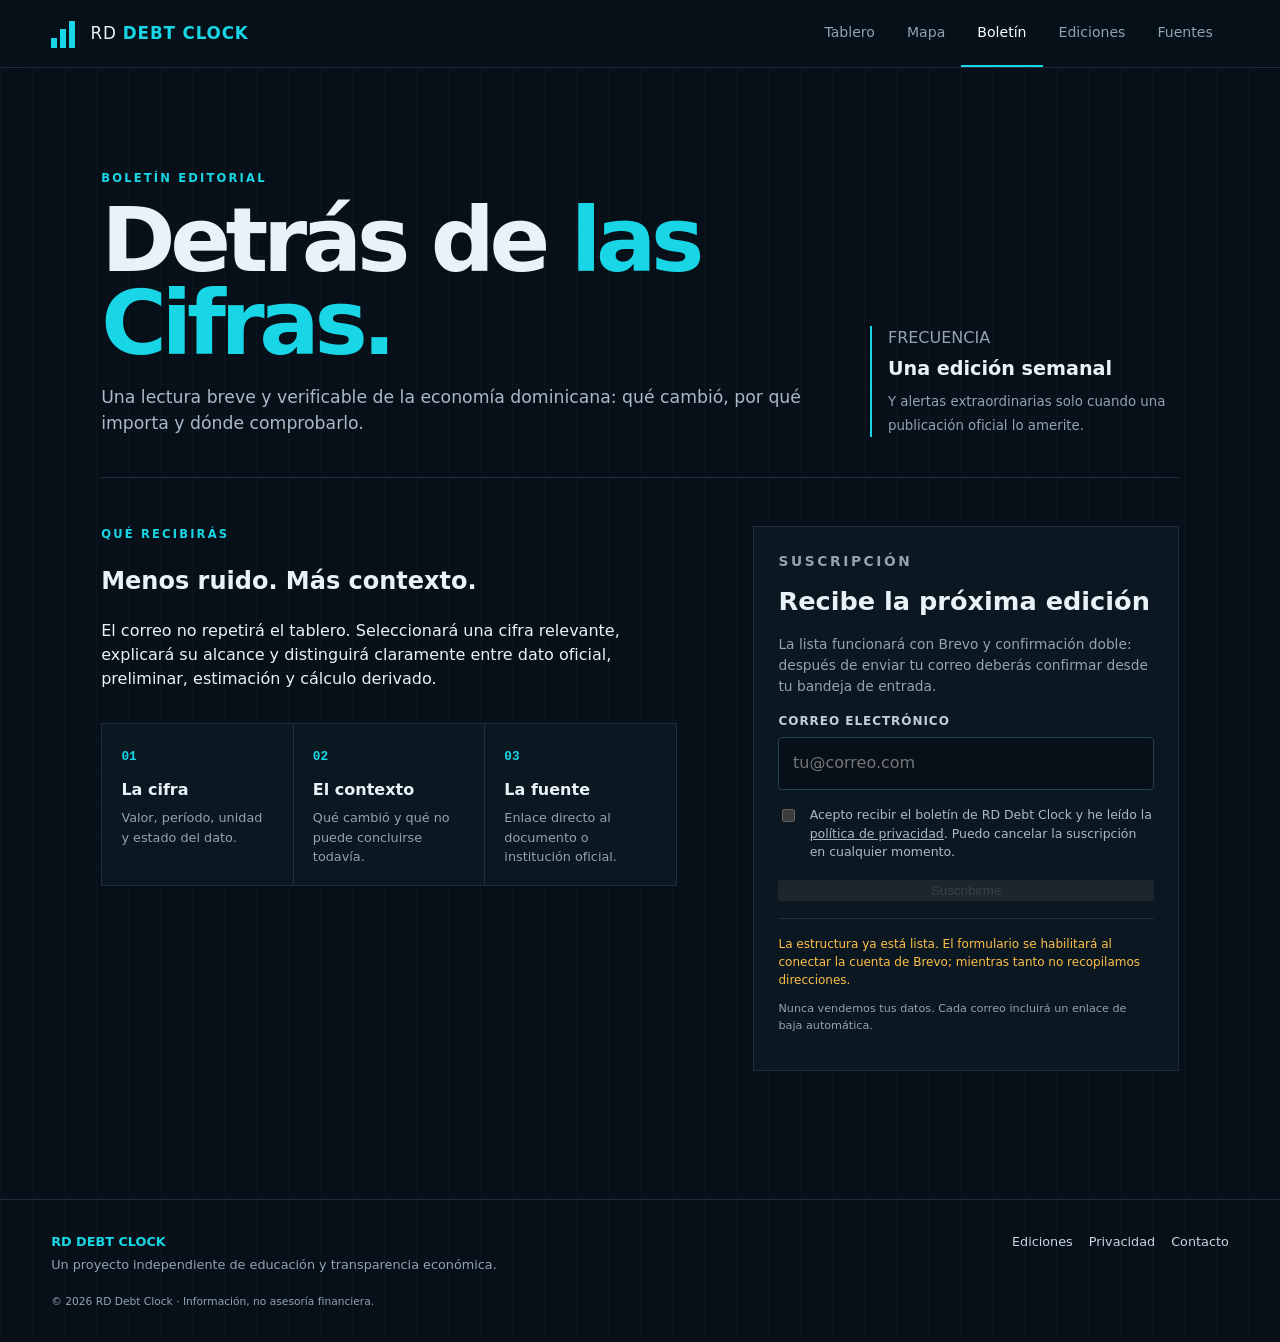
==== boletin.html @ 75764f21 "Crea sección editorial: boletin.html" ====
<!doctype html><html lang="es"><head><meta charset="utf-8"><meta name="viewport" content="width=device-width,initial-scale=1"><meta name="description" content="Suscríbete a Detrás de las Cifras, el boletín de RD Debt Clock sobre deuda pública y economía dominicana, con fuentes verificables."><link rel="canonical" href="https://rddebtclock.com/boletin.html"><meta property="og:type" content="website"><meta property="og:locale" content="es_DO"><meta property="og:site_name" content="RD Debt Clock"><meta property="og:title" content="Detrás de las Cifras — Boletín de RD Debt Clock"><meta property="og:description" content="Una explicación breve de la cifra económica que importa y el enlace para comprobarla."><meta property="og:url" content="https://rddebtclock.com/boletin.html"><meta property="og:image" content="https://rddebtclock.com/og-card.png"><title>Detrás de las Cifras — Boletín de RD Debt Clock</title><link rel="stylesheet" href="style.css?v=20261105b"><link rel="stylesheet" href="editorial.css?v=20261116"><script src="newsletter.js?v=20261116" defer></script></head><body><a class="skip-link" href="#contenido">Saltar al contenido</a><header class="topbar"><a class="brand" href="/" aria-label="RD Debt Clock, inicio"><span class="brand-mark" aria-hidden="true"><i></i><i></i><i></i></span><span>RD <strong>DEBT CLOCK</strong></span></a><nav aria-label="Navegación principal"><a href="/">Tablero</a><a href="mapa.html">Mapa</a><a class="active" href="boletin.html">Boletín</a><a href="ediciones.html">Ediciones</a><a href="fuentes.html">Fuentes</a></nav></header><main id="contenido" class="editorial-main"><section class="editorial-hero"><div><p class="eyebrow">BOLETÍN EDITORIAL</p><h1>Detrás de <em>las Cifras.</em></h1><p class="intro">Una lectura breve y verificable de la economía dominicana: qué cambió, por qué importa y dónde comprobarlo.</p></div><div class="edition-note"><span>FRECUENCIA</span><strong>Una edición semanal</strong><small>Y alertas extraordinarias solo cuando una publicación oficial lo amerite.</small></div></section><section class="newsletter-layout"><div><p class="eyebrow">QUÉ RECIBIRÁS</p><h2>Menos ruido. Más contexto.</h2><p>El correo no repetirá el tablero. Seleccionará una cifra relevante, explicará su alcance y distinguirá claramente entre dato oficial, preliminar, estimación y cálculo derivado.</p><div class="promise-grid"><article><span>01</span><h2>La cifra</h2><p>Valor, período, unidad y estado del dato.</p></article><article><span>02</span><h2>El contexto</h2><p>Qué cambió y qué no puede concluirse todavía.</p></article><article><span>03</span><h2>La fuente</h2><p>Enlace directo al documento o institución oficial.</p></article></div></div><aside class="signup-card" aria-labelledby="signup-title"><p class="eyebrow">SUSCRIPCIÓN</p><h2 id="signup-title">Recibe la próxima edición</h2><p>La lista funcionará con Brevo y confirmación doble: después de enviar tu correo deberás confirmar desde tu bandeja de entrada.</p><form id="newsletter-form"><div class="field"><label for="newsletter-email">CORREO ELECTRÓNICO</label><input id="newsletter-email" name="email" type="email" autocomplete="email" placeholder="tu@correo.com" required disabled></div><label class="consent"><input id="newsletter-consent" type="checkbox" required disabled><span>Acepto recibir el boletín de RD Debt Clock y he leído la <a href="privacidad.html">política de privacidad</a>. Puedo cancelar la suscripción en cualquier momento.</span></label><button id="newsletter-submit" class="button primary" type="submit" disabled>Suscribirme</button><p class="form-status" role="status">La estructura ya está lista. El formulario se habilitará al conectar la cuenta de Brevo; mientras tanto no recopilamos direcciones.</p></form><p class="fine-print">Nunca vendemos tus datos. Cada correo incluirá un enlace de baja automática.</p></aside></section></main><footer><div><strong>RD DEBT CLOCK</strong><p>Un proyecto independiente de educación y transparencia económica.</p></div><div><a href="ediciones.html">Ediciones</a><a href="privacidad.html">Privacidad</a><a href="mailto:rddebtclock@gmail.com">Contacto</a></div><small>© 2026 RD Debt Clock · Información, no asesoría financiera.</small></footer></body></html>
---- style.css ----
:root{--ink:#e9f2f7;--muted:#91a4af;--bg:#071019;--panel:#0b1822;--line:#1c303d;--cyan:#18d6e5;--red:#ff5b62;--amber:#ffbf47;--green:#42d392;font-family:Inter,ui-sans-serif,system-ui,-apple-system,"Segoe UI",sans-serif;color-scheme:dark}*{box-sizing:border-box}html{scroll-behavior:smooth}body{margin:0;background:var(--bg);color:var(--ink);font-size:16px;line-height:1.5;background-image:linear-gradient(rgba(255,255,255,.018) 1px,transparent 1px),linear-gradient(90deg,rgba(255,255,255,.018) 1px,transparent 1px);background-size:32px 32px}.skip-link{position:fixed;left:1rem;top:-4rem;background:#fff;color:#000;padding:.7rem 1rem;z-index:100}.skip-link:focus{top:1rem}a{color:inherit}.topbar{min-height:68px;padding:0 clamp(1rem,4vw,3.5rem);display:flex;align-items:center;border-bottom:1px solid var(--line);background:rgba(7,16,25,.94);backdrop-filter:blur(12px);position:sticky;top:0;z-index:20}.brand{display:flex;align-items:center;gap:.7rem;text-decoration:none;font-size:1.05rem;letter-spacing:.05em}.brand strong{color:var(--cyan)}.brand-mark{width:28px;height:28px;display:flex;align-items:end;gap:3px}.brand-mark i{display:block;width:6px;background:var(--cyan)}.brand-mark i:nth-child(1){height:10px}.brand-mark i:nth-child(2){height:19px}.brand-mark i:nth-child(3){height:27px}.topbar nav{margin-left:auto;display:flex;align-self:stretch}.topbar nav a{display:grid;place-items:center;padding:0 1rem;text-decoration:none;color:var(--muted);border-bottom:2px solid transparent;font-size:.88rem}.topbar nav a:hover,.topbar nav a.active{color:#fff;border-color:var(--cyan)}.live-badge{margin-left:1.2rem;border:1px solid var(--line);padding:.38rem .7rem;border-radius:999px;color:#bed0da;font-size:.75rem}.live-badge span,.pulse{display:inline-block;width:7px;height:7px;background:var(--green);border-radius:50%;margin-right:.4rem;box-shadow:0 0 10px var(--green)}main{max-width:1500px;margin:auto;padding:0 clamp(1rem,4vw,3.5rem)}.masthead{display:grid;grid-template-columns:minmax(0,1fr) auto;gap:3rem;align-items:end;padding:clamp(2rem,6vw,5rem) 0 2rem;border-bottom:1px solid var(--line)}.eyebrow{margin:0 0 .7rem;color:var(--cyan);font-weight:800;font-size:.72rem;letter-spacing:.19em}.masthead h1{font-size:clamp(2rem,5vw,4.9rem);line-height:.98;letter-spacing:-.055em;margin:0;max-width:900px}.masthead h1 em{color:var(--muted);font-style:normal;font-weight:400}.intro{color:#a9bac4;max-width:700px;margin:1.2rem 0 0}.asof{border-left:2px solid var(--cyan);padding-left:1rem;min-width:220px}.asof span,.asof small{display:block;color:var(--muted);font-size:.7rem;letter-spacing:.08em}.asof strong{display:block;font-size:1.2rem;margin:.25rem 0}.hero-grid{display:grid;grid-template-columns:2fr 1fr 1fr;border:1px solid var(--line);margin:1.5rem 0;background:var(--panel)}.hero-grid article{padding:1.4rem;min-width:0}.hero-grid article+article{border-left:1px solid var(--line)}.metric-head,.ticker-row{display:flex;justify-content:space-between;gap:1rem}.metric-head{color:#b8cad4;font-size:.78rem;font-weight:800;letter-spacing:.1em}.tag{font-size:.62rem;padding:.2rem .4rem;border-radius:3px}.tag.estimate{background:rgba(255,191,71,.14);color:var(--amber);border:1px solid rgba(255,191,71,.35)}.tag.official{background:rgba(66,211,146,.11);color:var(--green);border:1px solid rgba(66,211,146,.28)}.tag.derived{background:rgba(57,135,255,.13);color:#78adff;border:1px solid rgba(57,135,255,.3)}.hero-number{font-variant-numeric:tabular-nums;font-family:"Arial Narrow",Impact,sans-serif;color:var(--red);font-size:clamp(2rem,5vw,5rem);line-height:1;letter-spacing:-.025em;margin:.65rem 0 1rem;white-space:nowrap}.ticker-row{border-top:1px solid var(--line);padding-top:.8rem;color:var(--muted);font-size:.75rem}.ticker-row b{color:var(--ink);font-size:.95rem;margin-right:.3rem}.debt-hero>p,.ratio-card p,.per-person p{font-size:.72rem;color:var(--muted);margin:.8rem 0 0}.ratio-card{display:flex;align-items:center;gap:1rem}.donut{--value:50;width:96px;aspect-ratio:1;border-radius:50%;display:grid;place-items:center;background:conic-gradient(var(--cyan) calc(var(--value)*1%),#172934 0);position:relative;flex:none}.donut:before{content:"";position:absolute;inset:10px;border-radius:50%;background:var(--panel)}.donut span{position:relative;font:700 1.3rem monospace}.donut small{font-size:.7rem}.label{display:block;color:var(--muted);font-size:.69rem;letter-spacing:.12em;font-weight:800}.ratio-card strong,.per-person strong{font-size:2rem}.per-person{display:flex;flex-direction:column;justify-content:center}.peso-value{color:var(--cyan);font:700 1.05rem monospace}.section-bar{margin-top:2.5rem;display:flex;justify-content:space-between;align-items:end;border-bottom:1px solid var(--line);padding-bottom:.75rem}.section-bar small{color:var(--muted);margin-left:.7rem}.filters{display:flex;flex-wrap:wrap;gap:.35rem}.filters button{border:1px solid var(--line);background:transparent;color:var(--muted);padding:.4rem .65rem;border-radius:4px;cursor:pointer;font:inherit;font-size:.76rem}.filters button:hover,.filters button.selected{background:var(--cyan);color:#041016;border-color:var(--cyan)}.metrics-grid{display:grid;grid-template-columns:repeat(4,minmax(0,1fr));border-left:1px solid var(--line);margin:0 0 4rem}.metric-card{min-height:190px;padding:1.15rem;border-right:1px solid var(--line);border-bottom:1px solid var(--line);background:rgba(11,24,34,.7);display:flex;flex-direction:column}.metric-card:hover{background:#0e202c}.metric-card .top{display:flex;justify-content:space-between;gap:.5rem}.metric-card h3{font-size:.74rem;letter-spacing:.09em;margin:0;color:#bfd0da}.metric-value{font-family:"Arial Narrow",Impact,sans-serif;font-variant-numeric:tabular-nums;font-size:clamp(1.7rem,3vw,2.7rem);line-height:1;margin:.9rem 0 .5rem;color:var(--cyan);white-space:nowrap}.metric-card[data-tone="red"] .metric-value{color:var(--red)}.metric-card[data-tone="amber"] .metric-value{color:var(--amber)}.metric-card[data-tone="green"] .metric-value{color:var(--green)}.metric-card p{font-size:.76rem;color:var(--muted);margin:auto 0 .8rem}.metric-meta{display:flex;justify-content:space-between;gap:.5rem;color:#78909d;font-size:.66rem;border-top:1px solid var(--line);padding-top:.6rem}.metric-meta a{color:#9cb3bf;text-decoration:none}.metric-meta a:hover{text-decoration:underline}.methodology{display:grid;grid-template-columns:1fr 1.1fr;gap:clamp(2rem,6vw,6rem);padding:4rem 0;border-top:1px solid var(--line)}.methodology h2{font-size:clamp(2rem,4vw,3.5rem);margin:.2rem 0}.methodology>div>p:last-child{color:var(--muted)}.methodology ol{list-style:none;margin:0;padding:0}.methodology li{display:flex;gap:1rem;padding:1rem 0;border-bottom:1px solid var(--line)}.methodology li>span{color:var(--cyan);font:700 1rem monospace}.methodology li p{color:var(--muted);margin:.3rem 0;font-size:.85rem}.load-error{grid-column:1/-1;padding:2rem;color:var(--red)}footer{max-width:1500px;margin:auto;padding:2rem clamp(1rem,4vw,3.5rem);border-top:1px solid var(--line);display:grid;grid-template-columns:1fr auto;gap:1rem;color:var(--muted);font-size:.8rem}footer strong{color:var(--cyan)}footer p{margin:.25rem 0}footer a{margin-left:1rem;text-decoration:none;color:#c6d6df}footer small{grid-column:1/-1}
@media(max-width:1050px){.hero-grid{grid-template-columns:1fr 1fr}.debt-hero{grid-column:1/-1}.hero-grid .ratio-card{border-left:0;border-top:1px solid var(--line)}.hero-grid .per-person{border-top:1px solid var(--line)}.metrics-grid{grid-template-columns:repeat(3,1fr)}}@media(max-width:760px){.topbar{height:auto;flex-wrap:wrap;padding:.7rem 1rem}.topbar nav{order:3;width:100%;overflow:auto}.topbar nav a{padding:.7rem}.live-badge{margin-left:auto}.masthead{grid-template-columns:1fr;gap:1.5rem}.hero-grid{grid-template-columns:1fr}.debt-hero{grid-column:auto}.hero-grid article+article,.hero-grid .ratio-card,.hero-grid .per-person{border-left:0;border-top:1px solid var(--line)}.hero-number{font-size:clamp(1.65rem,8vw,3rem)}.section-bar{align-items:start;flex-direction:column;gap:.8rem}.metrics-grid{grid-template-columns:repeat(2,1fr)}.methodology{grid-template-columns:1fr}footer{grid-template-columns:1fr}footer a{margin:0 1rem 0 0}}@media(max-width:480px){.live-badge{display:none}.metrics-grid{grid-template-columns:1fr}.metric-card{min-height:165px}.ticker-row{flex-direction:column;gap:.25rem}.ratio-card{align-items:flex-start}.hero-grid article{padding:1rem}}@media(prefers-reduced-motion:reduce){html{scroll-behavior:auto}}

.metric-card{min-width:0}
@media (min-width:1051px) and (max-width:1500px){.metrics-grid{grid-template-columns:repeat(3,minmax(0,1fr))}}
---- editorial.css ----
:root{--editorial-max:1180px}.editorial-main{max-width:var(--editorial-max);padding-bottom:5rem}.editorial-hero{padding:clamp(3rem,8vw,7rem) 0 2.5rem;border-bottom:1px solid var(--line);display:grid;grid-template-columns:minmax(0,1.4fr) minmax(280px,.6fr);gap:3rem;align-items:end}.editorial-hero h1{font-size:clamp(2.7rem,7vw,6.3rem);line-height:.93;letter-spacing:-.06em;margin:.35rem 0 1.2rem}.editorial-hero h1 em{color:var(--cyan);font-style:normal}.editorial-hero .intro{font-size:1.08rem}.edition-note{border-left:2px solid var(--cyan);padding-left:1rem;color:var(--muted)}.edition-note strong{display:block;color:var(--ink);font-size:1.2rem;margin:.3rem 0}.newsletter-layout{display:grid;grid-template-columns:minmax(0,1.15fr) minmax(300px,.85fr);gap:clamp(2rem,6vw,5rem);padding:3rem 0}.promise-grid{display:grid;grid-template-columns:repeat(3,1fr);gap:1px;background:var(--line);border:1px solid var(--line);margin-top:2rem}.promise-grid article{background:var(--panel);padding:1.2rem}.promise-grid span{color:var(--cyan);font:700 .8rem monospace}.promise-grid h2{font-size:1rem;margin:.7rem 0 .4rem}.promise-grid p{font-size:.8rem;color:var(--muted);margin:0}.signup-card{background:var(--panel);border:1px solid var(--line);padding:1.5rem;align-self:start}.signup-card h2{font-size:1.6rem;margin:.2rem 0 .5rem}.signup-card>p{color:var(--muted);font-size:.86rem}.field{display:grid;gap:.4rem;margin:1rem 0}.field label{font-size:.75rem;font-weight:800;letter-spacing:.08em;color:#bed0da}.field input{width:100%;background:#071019;color:var(--ink);border:1px solid #29404d;border-radius:4px;padding:.85rem;font:inherit}.consent{display:flex;align-items:flex-start;gap:.7rem;color:#a9bac4;font-size:.78rem;margin:1rem 0}.consent input{margin-top:.2rem;accent-color:var(--cyan)}.signup-card button{width:100%}.signup-card button:disabled{opacity:.45;cursor:not-allowed}.form-status{font-size:.75rem;color:var(--amber);border-top:1px solid var(--line);padding-top:1rem;margin-top:1rem}.fine-print{font-size:.7rem!important}.archive-head{padding:3rem 0 1.5rem;border-bottom:1px solid var(--line);display:flex;justify-content:space-between;gap:2rem;align-items:end}.archive-head h1{font-size:clamp(2.4rem,6vw,5rem);line-height:1;margin:.3rem 0}.archive-head p{max-width:600px;color:var(--muted)}.edition-list{display:grid;gap:1px;background:var(--line);border:1px solid var(--line);margin:2rem 0}.edition-card{background:var(--panel);padding:1.5rem;display:grid;grid-template-columns:150px 1fr auto;gap:1.5rem;align-items:center;text-decoration:none}.edition-card:hover{background:#10242f}.edition-card time{color:var(--cyan);font:700 .76rem monospace}.edition-card h2{font-size:1.2rem;margin:0 0 .35rem}.edition-card p{color:var(--muted);font-size:.82rem;margin:0}.edition-card>span{font-size:1.4rem;color:var(--cyan)}.article{max-width:820px;margin:auto;padding:clamp(3rem,8vw,7rem) 0}.article-header{border-bottom:1px solid var(--line);padding-bottom:2rem;margin-bottom:2.5rem}.article-header h1{font-size:clamp(2.6rem,7vw,5rem);line-height:1;letter-spacing:-.05em;margin:.5rem 0 1rem}.article-meta{color:var(--muted);font-size:.8rem}.article-body{font-size:1.04rem;line-height:1.8;color:#cedae0}.article-body h2{color:var(--ink);font-size:1.7rem;margin-top:2.4rem}.article-body blockquote{margin:2rem 0;border-left:3px solid var(--cyan);padding:1rem 1.3rem;background:var(--panel);color:var(--ink)}.article-cta{margin-top:3rem;padding:1.5rem;border:1px solid var(--line);background:var(--panel)}.button-link{display:inline-block;background:var(--cyan);color:#041016!important;text-decoration:none;padding:.75rem 1rem;border-radius:4px;font-weight:800}.privacy{max-width:820px;margin:auto;padding:4rem 0}.privacy h1{font-size:clamp(2.5rem,6vw,4.5rem);margin:.3rem 0}.privacy h2{margin-top:2rem}.privacy p,.privacy li{color:#b7c7cf}.privacy .updated{color:var(--cyan);font:700 .76rem monospace}@media(max-width:800px){.editorial-hero,.newsletter-layout{grid-template-columns:1fr}.promise-grid{grid-template-columns:1fr}.edition-card{grid-template-columns:1fr auto}.edition-card time{grid-column:1/-1}.archive-head{display:block}}@media(max-width:480px){.editorial-hero h1{font-size:2.8rem}.edition-card{padding:1.1rem}}
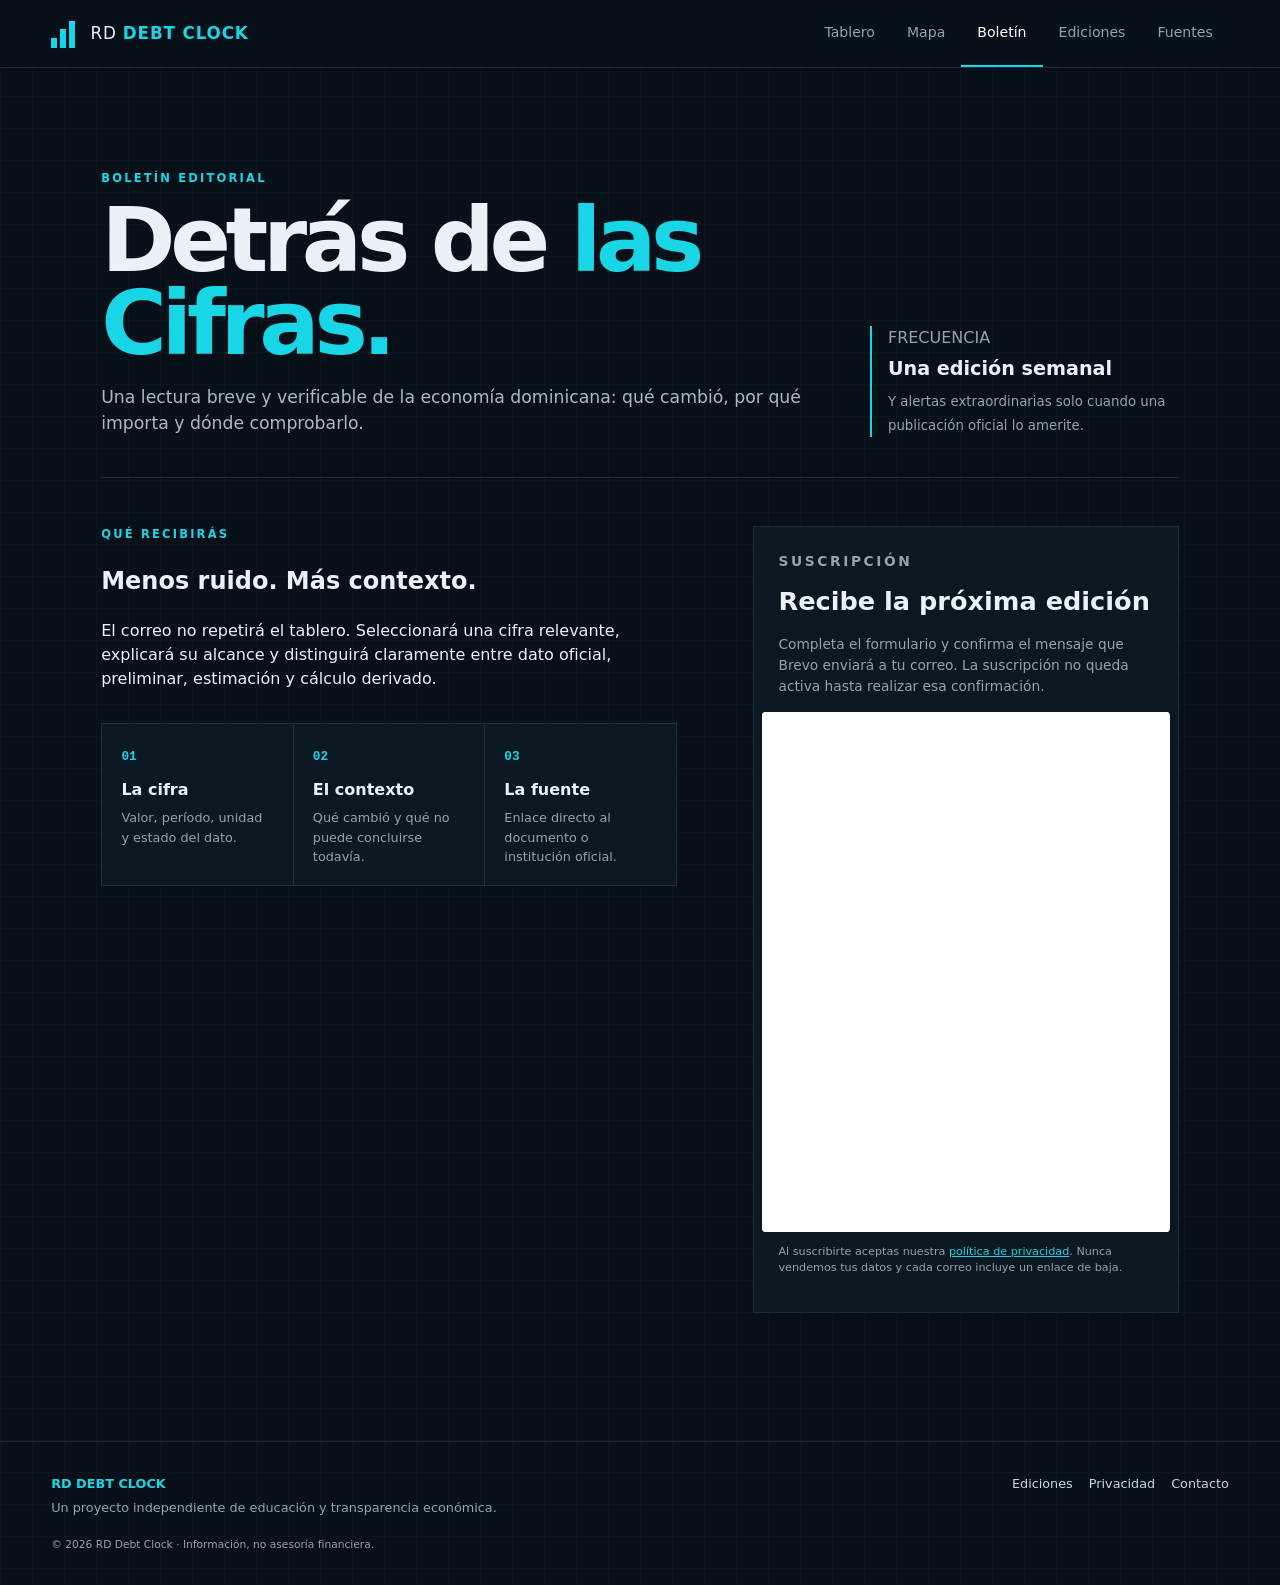
==== commit 6b260c07: "Activa formulario Brevo: boletin.html" ====
--- a/boletin.html
+++ b/boletin.html
@@ -1 +1,130 @@
-<!doctype html><html lang="es"><head><meta charset="utf-8"><meta name="viewport" content="width=device-width,initial-scale=1"><meta name="description" content="Suscríbete a Detrás de las Cifras, el boletín de RD Debt Clock sobre deuda pública y economía dominicana, con fuentes verificables."><link rel="canonical" href="https://rddebtclock.com/boletin.html"><meta property="og:type" content="website"><meta property="og:locale" content="es_DO"><meta property="og:site_name" content="RD Debt Clock"><meta property="og:title" content="Detrás de las Cifras — Boletín de RD Debt Clock"><meta property="og:description" content="Una explicación breve de la cifra económica que importa y el enlace para comprobarla."><meta property="og:url" content="https://rddebtclock.com/boletin.html"><meta property="og:image" content="https://rddebtclock.com/og-card.png"><title>Detrás de las Cifras — Boletín de RD Debt Clock</title><link rel="stylesheet" href="style.css?v=20261105b"><link rel="stylesheet" href="editorial.css?v=20261116"><script src="newsletter.js?v=20261116" defer></script></head><body><a class="skip-link" href="#contenido">Saltar al contenido</a><header class="topbar"><a class="brand" href="/" aria-label="RD Debt Clock, inicio"><span class="brand-mark" aria-hidden="true"><i></i><i></i><i></i></span><span>RD <strong>DEBT CLOCK</strong></span></a><nav aria-label="Navegación principal"><a href="/">Tablero</a><a href="mapa.html">Mapa</a><a class="active" href="boletin.html">Boletín</a><a href="ediciones.html">Ediciones</a><a href="fuentes.html">Fuentes</a></nav></header><main id="contenido" class="editorial-main"><section class="editorial-hero"><div><p class="eyebrow">BOLETÍN EDITORIAL</p><h1>Detrás de <em>las Cifras.</em></h1><p class="intro">Una lectura breve y verificable de la economía dominicana: qué cambió, por qué importa y dónde comprobarlo.</p></div><div class="edition-note"><span>FRECUENCIA</span><strong>Una edición semanal</strong><small>Y alertas extraordinarias solo cuando una publicación oficial lo amerite.</small></div></section><section class="newsletter-layout"><div><p class="eyebrow">QUÉ RECIBIRÁS</p><h2>Menos ruido. Más contexto.</h2><p>El correo no repetirá el tablero. Seleccionará una cifra relevante, explicará su alcance y distinguirá claramente entre dato oficial, preliminar, estimación y cálculo derivado.</p><div class="promise-grid"><article><span>01</span><h2>La cifra</h2><p>Valor, período, unidad y estado del dato.</p></article><article><span>02</span><h2>El contexto</h2><p>Qué cambió y qué no puede concluirse todavía.</p></article><article><span>03</span><h2>La fuente</h2><p>Enlace directo al documento o institución oficial.</p></article></div></div><aside class="signup-card" aria-labelledby="signup-title"><p class="eyebrow">SUSCRIPCIÓN</p><h2 id="signup-title">Recibe la próxima edición</h2><p>La lista funcionará con Brevo y confirmación doble: después de enviar tu correo deberás confirmar desde tu bandeja de entrada.</p><form id="newsletter-form"><div class="field"><label for="newsletter-email">CORREO ELECTRÓNICO</label><input id="newsletter-email" name="email" type="email" autocomplete="email" placeholder="tu@correo.com" required disabled></div><label class="consent"><input id="newsletter-consent" type="checkbox" required disabled><span>Acepto recibir el boletín de RD Debt Clock y he leído la <a href="privacidad.html">política de privacidad</a>. Puedo cancelar la suscripción en cualquier momento.</span></label><button id="newsletter-submit" class="button primary" type="submit" disabled>Suscribirme</button><p class="form-status" role="status">La estructura ya está lista. El formulario se habilitará al conectar la cuenta de Brevo; mientras tanto no recopilamos direcciones.</p></form><p class="fine-print">Nunca vendemos tus datos. Cada correo incluirá un enlace de baja automática.</p></aside></section></main><footer><div><strong>RD DEBT CLOCK</strong><p>Un proyecto independiente de educación y transparencia económica.</p></div><div><a href="ediciones.html">Ediciones</a><a href="privacidad.html">Privacidad</a><a href="mailto:rddebtclock@gmail.com">Contacto</a></div><small>© 2026 RD Debt Clock · Información, no asesoría financiera.</small></footer></body></html>
+<!doctype html>
+<html lang="es">
+  <head>
+    <meta charset="utf-8" />
+    <meta name="viewport" content="width=device-width,initial-scale=1" />
+    <meta
+      name="description"
+      content="Suscríbete a Detrás de las Cifras, el boletín de RD Debt Clock sobre deuda pública y economía dominicana, con fuentes verificables."
+    />
+    <link rel="canonical" href="https://rddebtclock.com/boletin.html" />
+    <meta property="og:type" content="website" />
+    <meta property="og:locale" content="es_DO" />
+    <meta property="og:site_name" content="RD Debt Clock" />
+    <meta
+      property="og:title"
+      content="Detrás de las Cifras — Boletín de RD Debt Clock"
+    />
+    <meta
+      property="og:description"
+      content="Una explicación breve de la cifra económica que importa y el enlace para comprobarla."
+    />
+    <meta property="og:url" content="https://rddebtclock.com/boletin.html" />
+    <meta property="og:image" content="https://rddebtclock.com/og-card.png" />
+    <title>Detrás de las Cifras — Boletín de RD Debt Clock</title>
+    <link rel="stylesheet" href="style.css?v=20261105b" />
+    <link rel="stylesheet" href="editorial.css?v=20261117" />
+  </head>
+  <body>
+    <a class="skip-link" href="#contenido">Saltar al contenido</a>
+    <header class="topbar">
+      <a class="brand" href="/" aria-label="RD Debt Clock, inicio"
+        ><span class="brand-mark" aria-hidden="true"><i></i><i></i><i></i></span
+        ><span>RD <strong>DEBT CLOCK</strong></span></a
+      >
+      <nav aria-label="Navegación principal">
+        <a href="/">Tablero</a><a href="mapa.html">Mapa</a
+        ><a class="active" href="boletin.html">Boletín</a
+        ><a href="ediciones.html">Ediciones</a
+        ><a href="fuentes.html">Fuentes</a>
+      </nav>
+    </header>
+    <main id="contenido" class="editorial-main">
+      <section class="editorial-hero">
+        <div>
+          <p class="eyebrow">BOLETÍN EDITORIAL</p>
+          <h1>Detrás de <em>las Cifras.</em></h1>
+          <p class="intro">
+            Una lectura breve y verificable de la economía dominicana: qué
+            cambió, por qué importa y dónde comprobarlo.
+          </p>
+        </div>
+        <div class="edition-note">
+          <span>FRECUENCIA</span><strong>Una edición semanal</strong
+          ><small
+            >Y alertas extraordinarias solo cuando una publicación oficial lo
+            amerite.</small
+          >
+        </div>
+      </section>
+      <section class="newsletter-layout">
+        <div>
+          <p class="eyebrow">QUÉ RECIBIRÁS</p>
+          <h2>Menos ruido. Más contexto.</h2>
+          <p>
+            El correo no repetirá el tablero. Seleccionará una cifra relevante,
+            explicará su alcance y distinguirá claramente entre dato oficial,
+            preliminar, estimación y cálculo derivado.
+          </p>
+          <div class="promise-grid">
+            <article>
+              <span>01</span>
+              <h2>La cifra</h2>
+              <p>Valor, período, unidad y estado del dato.</p>
+            </article>
+            <article>
+              <span>02</span>
+              <h2>El contexto</h2>
+              <p>Qué cambió y qué no puede concluirse todavía.</p>
+            </article>
+            <article>
+              <span>03</span>
+              <h2>La fuente</h2>
+              <p>Enlace directo al documento o institución oficial.</p>
+            </article>
+          </div>
+        </div>
+        <aside class="signup-card" aria-labelledby="signup-title">
+          <p class="eyebrow">SUSCRIPCIÓN</p>
+          <h2 id="signup-title">Recibe la próxima edición</h2>
+          <p>
+            Completa el formulario y confirma el mensaje que Brevo enviará a tu
+            correo. La suscripción no queda activa hasta realizar esa
+            confirmación.
+          </p>
+          <div class="brevo-form">
+            <iframe
+              title="Formulario de suscripción a Detrás de las Cifras"
+              width="540"
+              height="520"
+              src="https://471254de.sibforms.com/v2/serve/[base64]"
+              frameborder="0"
+              scrolling="auto"
+              allowfullscreen
+              loading="lazy"
+            ></iframe>
+          </div>
+          <p class="fine-print">
+            Al suscribirte aceptas nuestra
+            <a href="privacidad.html">política de privacidad</a>. Nunca vendemos
+            tus datos y cada correo incluye un enlace de baja.
+          </p>
+        </aside>
+      </section>
+    </main>
+    <footer>
+      <div>
+        <strong>RD DEBT CLOCK</strong>
+        <p>Un proyecto independiente de educación y transparencia económica.</p>
+      </div>
+      <div>
+        <a href="ediciones.html">Ediciones</a
+        ><a href="privacidad.html">Privacidad</a
+        ><a href="mailto:rddebtclock@gmail.com">Contacto</a>
+      </div>
+      <small
+        >© 2026 RD Debt Clock · Información, no asesoría financiera.</small
+      >
+    </footer>
+  </body>
+</html>
--- a/editorial.css
+++ b/editorial.css
@@ -1 +1,301 @@
-:root{--editorial-max:1180px}.editorial-main{max-width:var(--editorial-max);padding-bottom:5rem}.editorial-hero{padding:clamp(3rem,8vw,7rem) 0 2.5rem;border-bottom:1px solid var(--line);display:grid;grid-template-columns:minmax(0,1.4fr) minmax(280px,.6fr);gap:3rem;align-items:end}.editorial-hero h1{font-size:clamp(2.7rem,7vw,6.3rem);line-height:.93;letter-spacing:-.06em;margin:.35rem 0 1.2rem}.editorial-hero h1 em{color:var(--cyan);font-style:normal}.editorial-hero .intro{font-size:1.08rem}.edition-note{border-left:2px solid var(--cyan);padding-left:1rem;color:var(--muted)}.edition-note strong{display:block;color:var(--ink);font-size:1.2rem;margin:.3rem 0}.newsletter-layout{display:grid;grid-template-columns:minmax(0,1.15fr) minmax(300px,.85fr);gap:clamp(2rem,6vw,5rem);padding:3rem 0}.promise-grid{display:grid;grid-template-columns:repeat(3,1fr);gap:1px;background:var(--line);border:1px solid var(--line);margin-top:2rem}.promise-grid article{background:var(--panel);padding:1.2rem}.promise-grid span{color:var(--cyan);font:700 .8rem monospace}.promise-grid h2{font-size:1rem;margin:.7rem 0 .4rem}.promise-grid p{font-size:.8rem;color:var(--muted);margin:0}.signup-card{background:var(--panel);border:1px solid var(--line);padding:1.5rem;align-self:start}.signup-card h2{font-size:1.6rem;margin:.2rem 0 .5rem}.signup-card>p{color:var(--muted);font-size:.86rem}.field{display:grid;gap:.4rem;margin:1rem 0}.field label{font-size:.75rem;font-weight:800;letter-spacing:.08em;color:#bed0da}.field input{width:100%;background:#071019;color:var(--ink);border:1px solid #29404d;border-radius:4px;padding:.85rem;font:inherit}.consent{display:flex;align-items:flex-start;gap:.7rem;color:#a9bac4;font-size:.78rem;margin:1rem 0}.consent input{margin-top:.2rem;accent-color:var(--cyan)}.signup-card button{width:100%}.signup-card button:disabled{opacity:.45;cursor:not-allowed}.form-status{font-size:.75rem;color:var(--amber);border-top:1px solid var(--line);padding-top:1rem;margin-top:1rem}.fine-print{font-size:.7rem!important}.archive-head{padding:3rem 0 1.5rem;border-bottom:1px solid var(--line);display:flex;justify-content:space-between;gap:2rem;align-items:end}.archive-head h1{font-size:clamp(2.4rem,6vw,5rem);line-height:1;margin:.3rem 0}.archive-head p{max-width:600px;color:var(--muted)}.edition-list{display:grid;gap:1px;background:var(--line);border:1px solid var(--line);margin:2rem 0}.edition-card{background:var(--panel);padding:1.5rem;display:grid;grid-template-columns:150px 1fr auto;gap:1.5rem;align-items:center;text-decoration:none}.edition-card:hover{background:#10242f}.edition-card time{color:var(--cyan);font:700 .76rem monospace}.edition-card h2{font-size:1.2rem;margin:0 0 .35rem}.edition-card p{color:var(--muted);font-size:.82rem;margin:0}.edition-card>span{font-size:1.4rem;color:var(--cyan)}.article{max-width:820px;margin:auto;padding:clamp(3rem,8vw,7rem) 0}.article-header{border-bottom:1px solid var(--line);padding-bottom:2rem;margin-bottom:2.5rem}.article-header h1{font-size:clamp(2.6rem,7vw,5rem);line-height:1;letter-spacing:-.05em;margin:.5rem 0 1rem}.article-meta{color:var(--muted);font-size:.8rem}.article-body{font-size:1.04rem;line-height:1.8;color:#cedae0}.article-body h2{color:var(--ink);font-size:1.7rem;margin-top:2.4rem}.article-body blockquote{margin:2rem 0;border-left:3px solid var(--cyan);padding:1rem 1.3rem;background:var(--panel);color:var(--ink)}.article-cta{margin-top:3rem;padding:1.5rem;border:1px solid var(--line);background:var(--panel)}.button-link{display:inline-block;background:var(--cyan);color:#041016!important;text-decoration:none;padding:.75rem 1rem;border-radius:4px;font-weight:800}.privacy{max-width:820px;margin:auto;padding:4rem 0}.privacy h1{font-size:clamp(2.5rem,6vw,4.5rem);margin:.3rem 0}.privacy h2{margin-top:2rem}.privacy p,.privacy li{color:#b7c7cf}.privacy .updated{color:var(--cyan);font:700 .76rem monospace}@media(max-width:800px){.editorial-hero,.newsletter-layout{grid-template-columns:1fr}.promise-grid{grid-template-columns:1fr}.edition-card{grid-template-columns:1fr auto}.edition-card time{grid-column:1/-1}.archive-head{display:block}}@media(max-width:480px){.editorial-hero h1{font-size:2.8rem}.edition-card{padding:1.1rem}}
+:root {
+  --editorial-max: 1180px;
+}
+.editorial-main {
+  max-width: var(--editorial-max);
+  padding-bottom: 5rem;
+}
+.editorial-hero {
+  padding: clamp(3rem, 8vw, 7rem) 0 2.5rem;
+  border-bottom: 1px solid var(--line);
+  display: grid;
+  grid-template-columns: minmax(0, 1.4fr) minmax(280px, 0.6fr);
+  gap: 3rem;
+  align-items: end;
+}
+.editorial-hero h1 {
+  font-size: clamp(2.7rem, 7vw, 6.3rem);
+  line-height: 0.93;
+  letter-spacing: -0.06em;
+  margin: 0.35rem 0 1.2rem;
+}
+.editorial-hero h1 em {
+  color: var(--cyan);
+  font-style: normal;
+}
+.editorial-hero .intro {
+  font-size: 1.08rem;
+}
+.edition-note {
+  border-left: 2px solid var(--cyan);
+  padding-left: 1rem;
+  color: var(--muted);
+}
+.edition-note strong {
+  display: block;
+  color: var(--ink);
+  font-size: 1.2rem;
+  margin: 0.3rem 0;
+}
+.newsletter-layout {
+  display: grid;
+  grid-template-columns: minmax(0, 1.15fr) minmax(300px, 0.85fr);
+  gap: clamp(2rem, 6vw, 5rem);
+  padding: 3rem 0;
+}
+.promise-grid {
+  display: grid;
+  grid-template-columns: repeat(3, 1fr);
+  gap: 1px;
+  background: var(--line);
+  border: 1px solid var(--line);
+  margin-top: 2rem;
+}
+.promise-grid article {
+  background: var(--panel);
+  padding: 1.2rem;
+}
+.promise-grid span {
+  color: var(--cyan);
+  font: 700 0.8rem monospace;
+}
+.promise-grid h2 {
+  font-size: 1rem;
+  margin: 0.7rem 0 0.4rem;
+}
+.promise-grid p {
+  font-size: 0.8rem;
+  color: var(--muted);
+  margin: 0;
+}
+.signup-card {
+  background: var(--panel);
+  border: 1px solid var(--line);
+  padding: 1.5rem;
+  align-self: start;
+}
+.signup-card h2 {
+  font-size: 1.6rem;
+  margin: 0.2rem 0 0.5rem;
+}
+.signup-card > p {
+  color: var(--muted);
+  font-size: 0.86rem;
+}
+.field {
+  display: grid;
+  gap: 0.4rem;
+  margin: 1rem 0;
+}
+.field label {
+  font-size: 0.75rem;
+  font-weight: 800;
+  letter-spacing: 0.08em;
+  color: #bed0da;
+}
+.field input {
+  width: 100%;
+  background: #071019;
+  color: var(--ink);
+  border: 1px solid #29404d;
+  border-radius: 4px;
+  padding: 0.85rem;
+  font: inherit;
+}
+.consent {
+  display: flex;
+  align-items: flex-start;
+  gap: 0.7rem;
+  color: #a9bac4;
+  font-size: 0.78rem;
+  margin: 1rem 0;
+}
+.consent input {
+  margin-top: 0.2rem;
+  accent-color: var(--cyan);
+}
+.signup-card button {
+  width: 100%;
+}
+.signup-card button:disabled {
+  opacity: 0.45;
+  cursor: not-allowed;
+}
+.form-status {
+  font-size: 0.75rem;
+  color: var(--amber);
+  border-top: 1px solid var(--line);
+  padding-top: 1rem;
+  margin-top: 1rem;
+}
+.fine-print {
+  font-size: 0.7rem !important;
+}
+.brevo-form {
+  margin: 1rem -1rem 0;
+  overflow: hidden;
+  border-radius: 4px;
+  background: #fff;
+}
+.brevo-form iframe {
+  display: block;
+  width: 100%;
+  max-width: 100%;
+  min-height: 520px;
+  margin: 0 auto;
+  border: 0;
+}
+.fine-print a {
+  color: var(--cyan);
+}
+.archive-head {
+  padding: 3rem 0 1.5rem;
+  border-bottom: 1px solid var(--line);
+  display: flex;
+  justify-content: space-between;
+  gap: 2rem;
+  align-items: end;
+}
+.archive-head h1 {
+  font-size: clamp(2.4rem, 6vw, 5rem);
+  line-height: 1;
+  margin: 0.3rem 0;
+}
+.archive-head p {
+  max-width: 600px;
+  color: var(--muted);
+}
+.edition-list {
+  display: grid;
+  gap: 1px;
+  background: var(--line);
+  border: 1px solid var(--line);
+  margin: 2rem 0;
+}
+.edition-card {
+  background: var(--panel);
+  padding: 1.5rem;
+  display: grid;
+  grid-template-columns: 150px 1fr auto;
+  gap: 1.5rem;
+  align-items: center;
+  text-decoration: none;
+}
+.edition-card:hover {
+  background: #10242f;
+}
+.edition-card time {
+  color: var(--cyan);
+  font: 700 0.76rem monospace;
+}
+.edition-card h2 {
+  font-size: 1.2rem;
+  margin: 0 0 0.35rem;
+}
+.edition-card p {
+  color: var(--muted);
+  font-size: 0.82rem;
+  margin: 0;
+}
+.edition-card > span {
+  font-size: 1.4rem;
+  color: var(--cyan);
+}
+.article {
+  max-width: 820px;
+  margin: auto;
+  padding: clamp(3rem, 8vw, 7rem) 0;
+}
+.article-header {
+  border-bottom: 1px solid var(--line);
+  padding-bottom: 2rem;
+  margin-bottom: 2.5rem;
+}
+.article-header h1 {
+  font-size: clamp(2.6rem, 7vw, 5rem);
+  line-height: 1;
+  letter-spacing: -0.05em;
+  margin: 0.5rem 0 1rem;
+}
+.article-meta {
+  color: var(--muted);
+  font-size: 0.8rem;
+}
+.article-body {
+  font-size: 1.04rem;
+  line-height: 1.8;
+  color: #cedae0;
+}
+.article-body h2 {
+  color: var(--ink);
+  font-size: 1.7rem;
+  margin-top: 2.4rem;
+}
+.article-body blockquote {
+  margin: 2rem 0;
+  border-left: 3px solid var(--cyan);
+  padding: 1rem 1.3rem;
+  background: var(--panel);
+  color: var(--ink);
+}
+.article-cta {
+  margin-top: 3rem;
+  padding: 1.5rem;
+  border: 1px solid var(--line);
+  background: var(--panel);
+}
+.button-link {
+  display: inline-block;
+  background: var(--cyan);
+  color: #041016 !important;
+  text-decoration: none;
+  padding: 0.75rem 1rem;
+  border-radius: 4px;
+  font-weight: 800;
+}
+.privacy {
+  max-width: 820px;
+  margin: auto;
+  padding: 4rem 0;
+}
+.privacy h1 {
+  font-size: clamp(2.5rem, 6vw, 4.5rem);
+  margin: 0.3rem 0;
+}
+.privacy h2 {
+  margin-top: 2rem;
+}
+.privacy p,
+.privacy li {
+  color: #b7c7cf;
+}
+.privacy .updated {
+  color: var(--cyan);
+  font: 700 0.76rem monospace;
+}
+@media (max-width: 800px) {
+  .editorial-hero,
+  .newsletter-layout {
+    grid-template-columns: 1fr;
+  }
+  .promise-grid {
+    grid-template-columns: 1fr;
+  }
+  .edition-card {
+    grid-template-columns: 1fr auto;
+  }
+  .edition-card time {
+    grid-column: 1/-1;
+  }
+  .archive-head {
+    display: block;
+  }
+}
+@media (max-width: 480px) {
+  .editorial-hero h1 {
+    font-size: 2.8rem;
+  }
+  .edition-card {
+    padding: 1.1rem;
+  }
+}
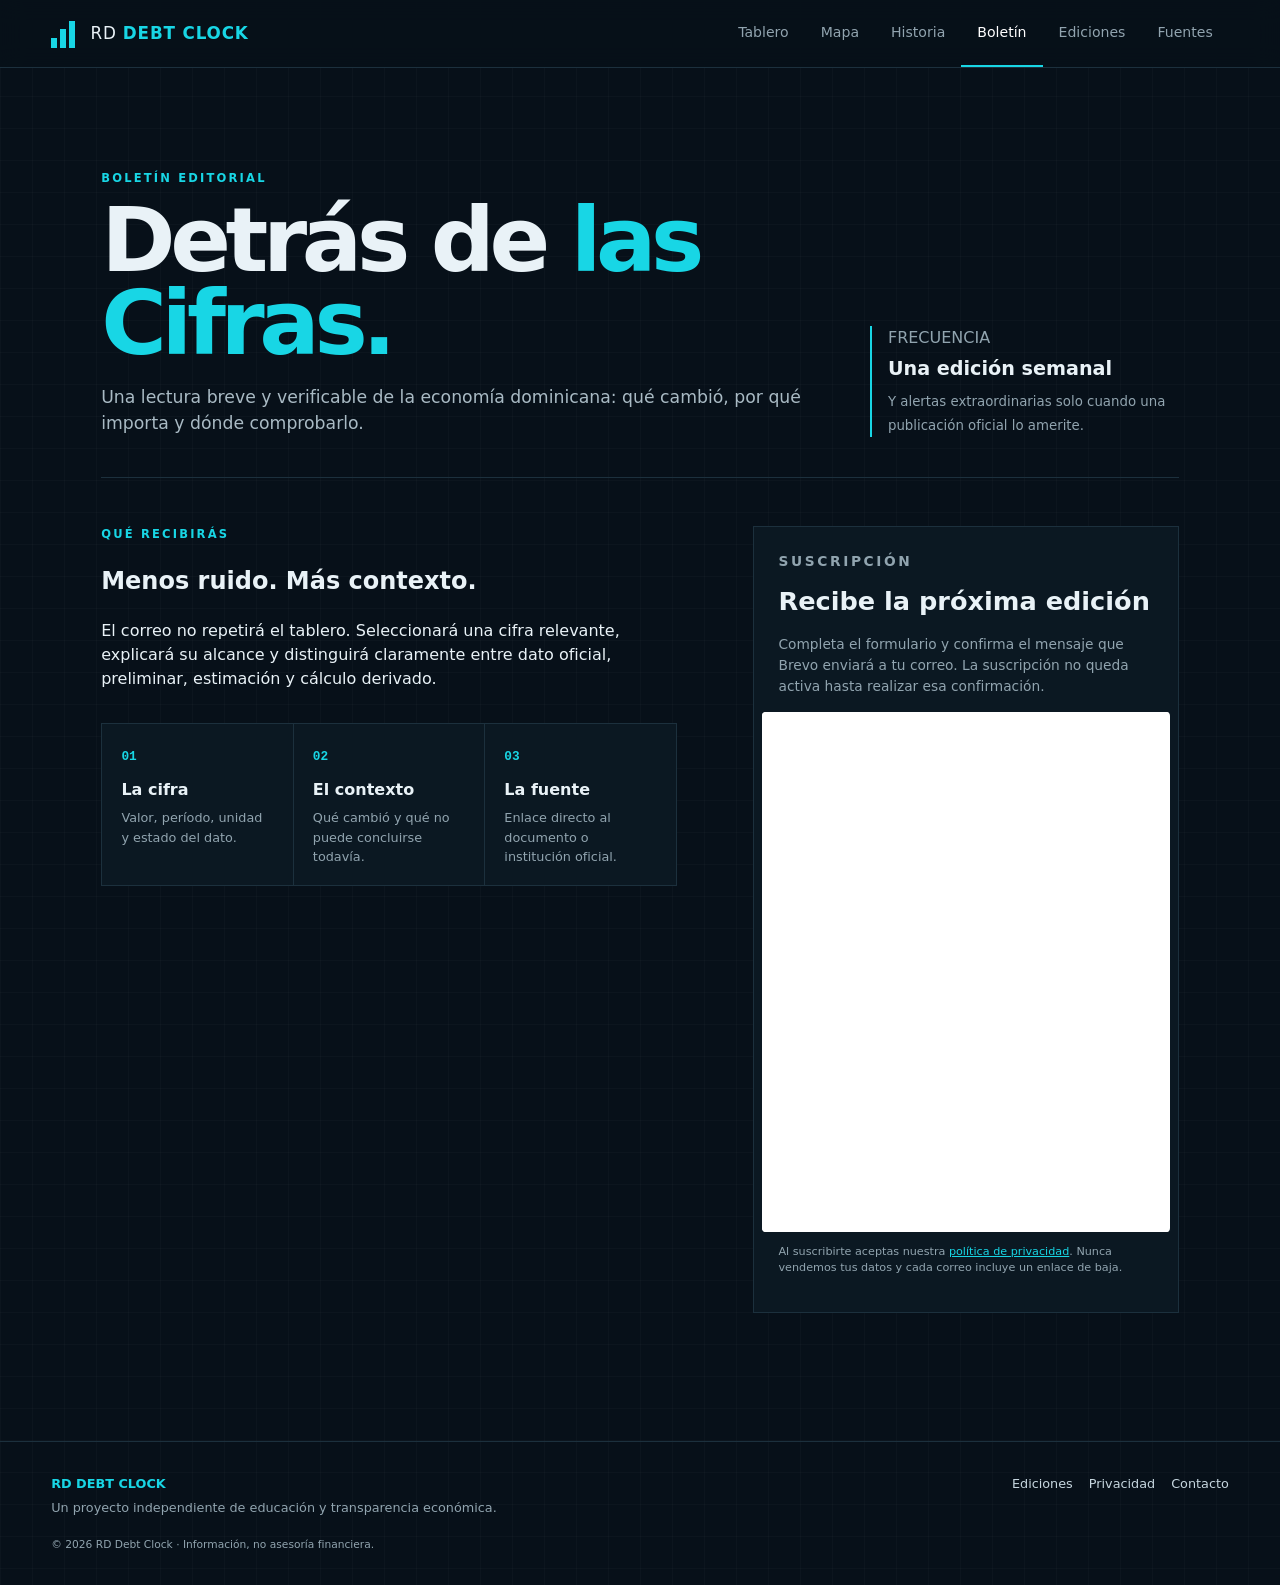
==== commit c897d529: "Añade Historia a boletin.html" ====
--- a/boletin.html
+++ b/boletin.html
@@ -34,6 +34,7 @@
       >
       <nav aria-label="Navegación principal">
         <a href="/">Tablero</a><a href="mapa.html">Mapa</a
+        ><a href="historia.html">Historia</a
         ><a class="active" href="boletin.html">Boletín</a
         ><a href="ediciones.html">Ediciones</a
         ><a href="fuentes.html">Fuentes</a>
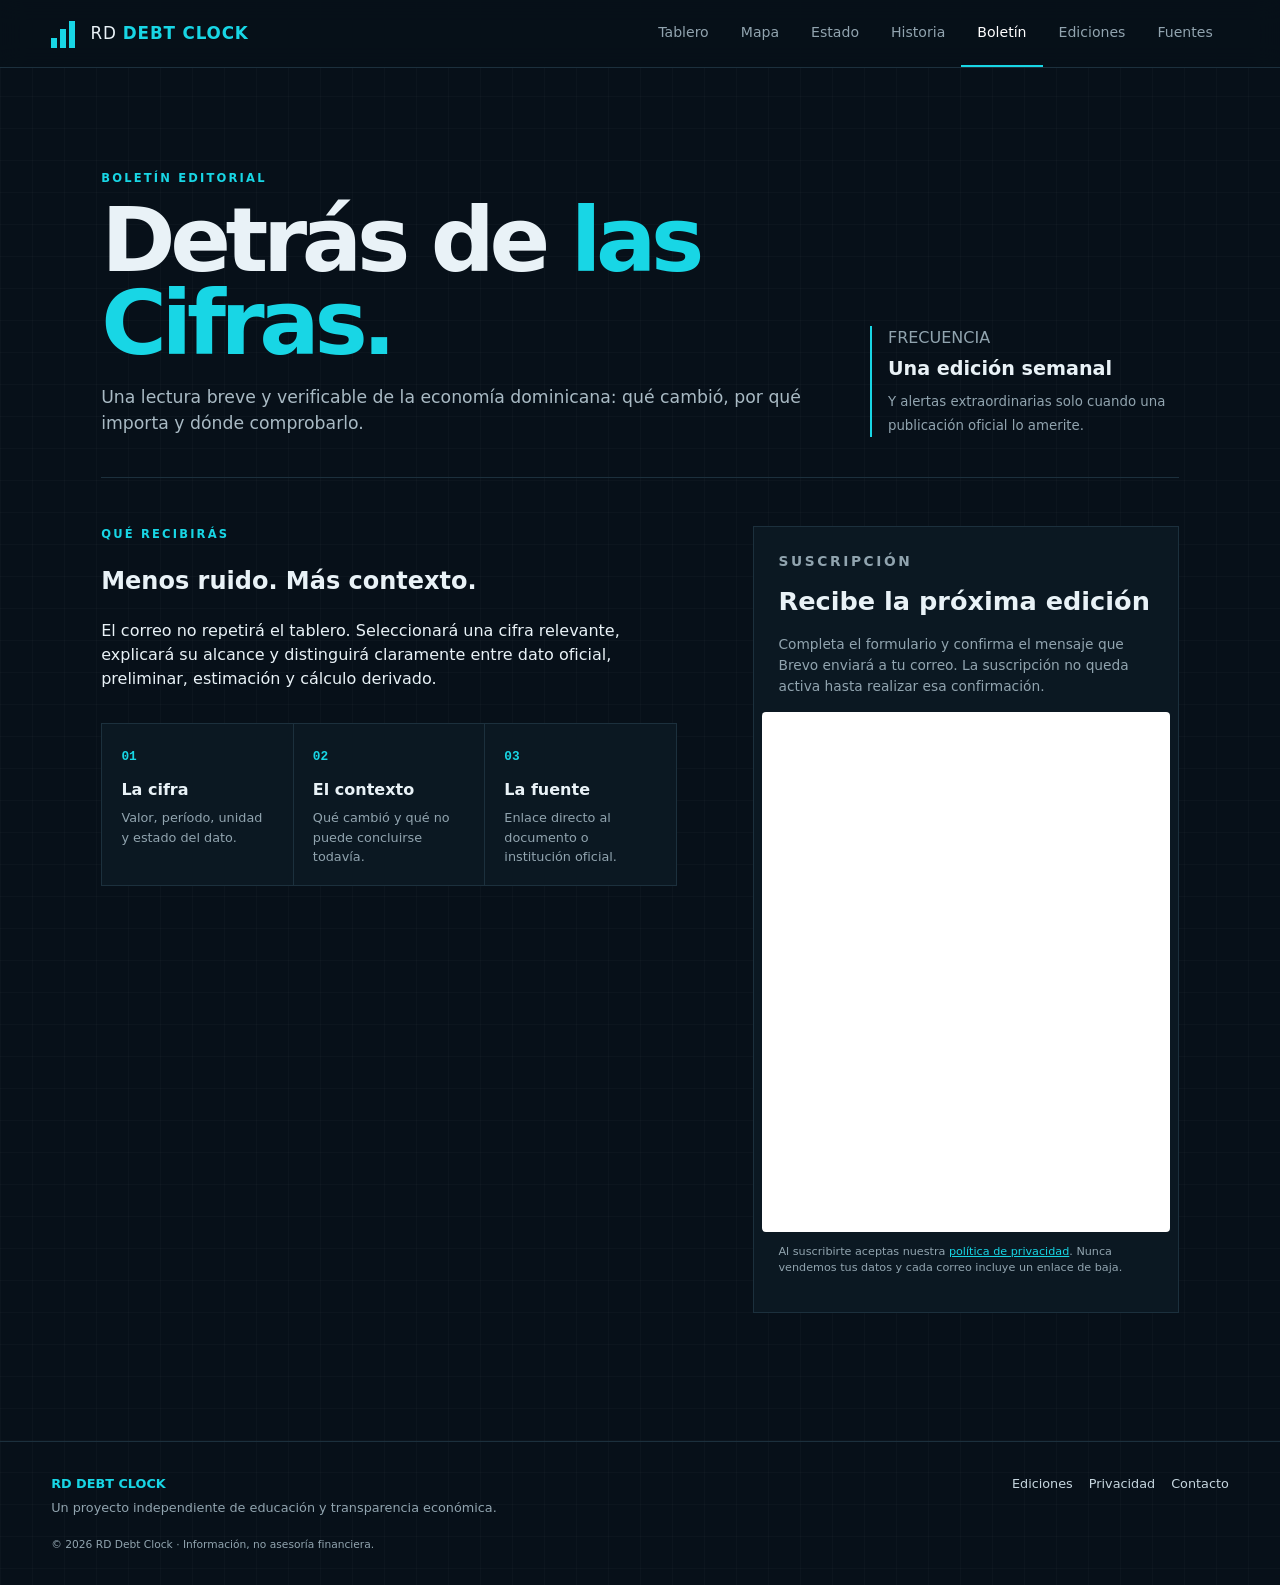
==== commit 6a3af165: "Añade navegación a Estado y Presupuesto" ====
--- a/boletin.html
+++ b/boletin.html
@@ -3,6 +3,7 @@
   <head>
     <meta charset="utf-8" />
     <meta name="viewport" content="width=device-width,initial-scale=1" />
+    <link rel="icon" href="/favicon.ico" sizes="any" /><link rel="icon" href="/favicon.svg" type="image/svg+xml" />
     <meta
       name="description"
       content="Suscríbete a Detrás de las Cifras, el boletín de RD Debt Clock sobre deuda pública y economía dominicana, con fuentes verificables."
@@ -34,6 +35,7 @@
       >
       <nav aria-label="Navegación principal">
         <a href="/">Tablero</a><a href="mapa.html">Mapa</a
+        ><a href="estado-presupuesto.html">Estado</a
         ><a href="historia.html">Historia</a
         ><a class="active" href="boletin.html">Boletín</a
         ><a href="ediciones.html">Ediciones</a
